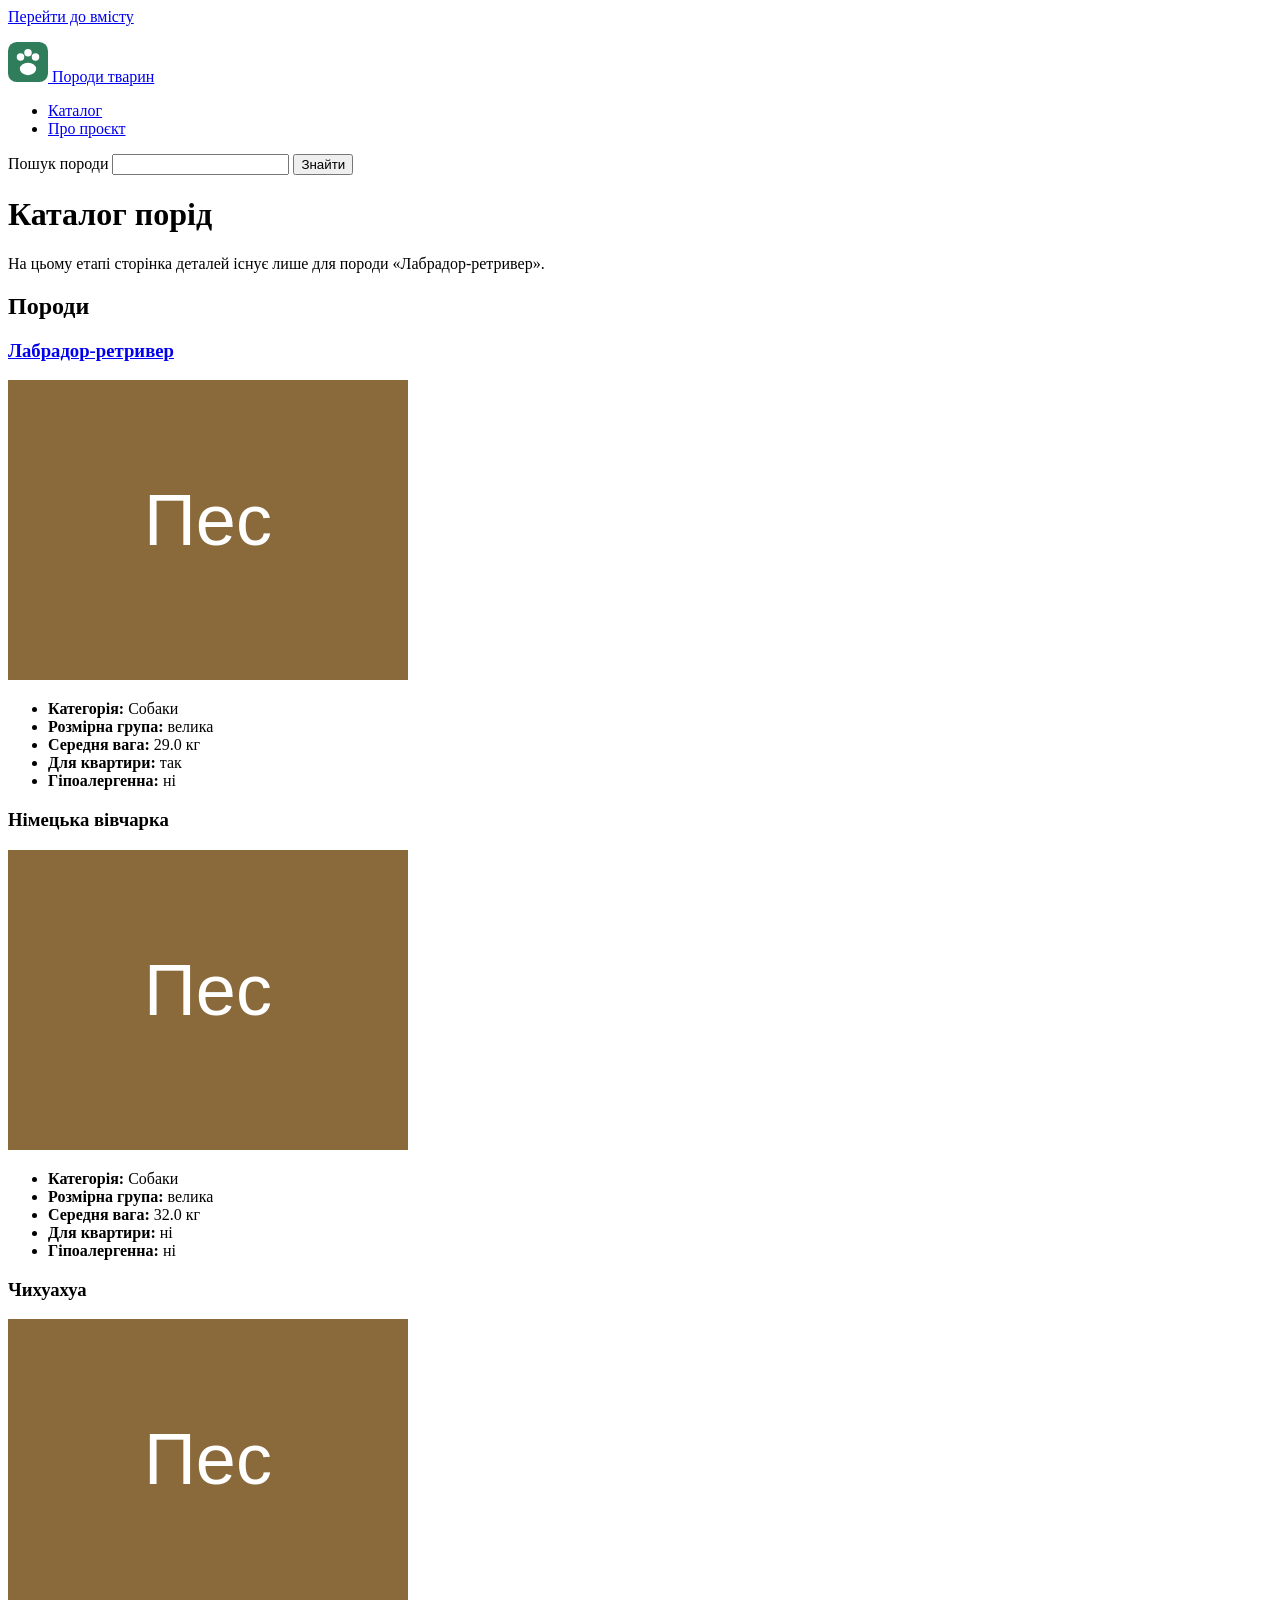
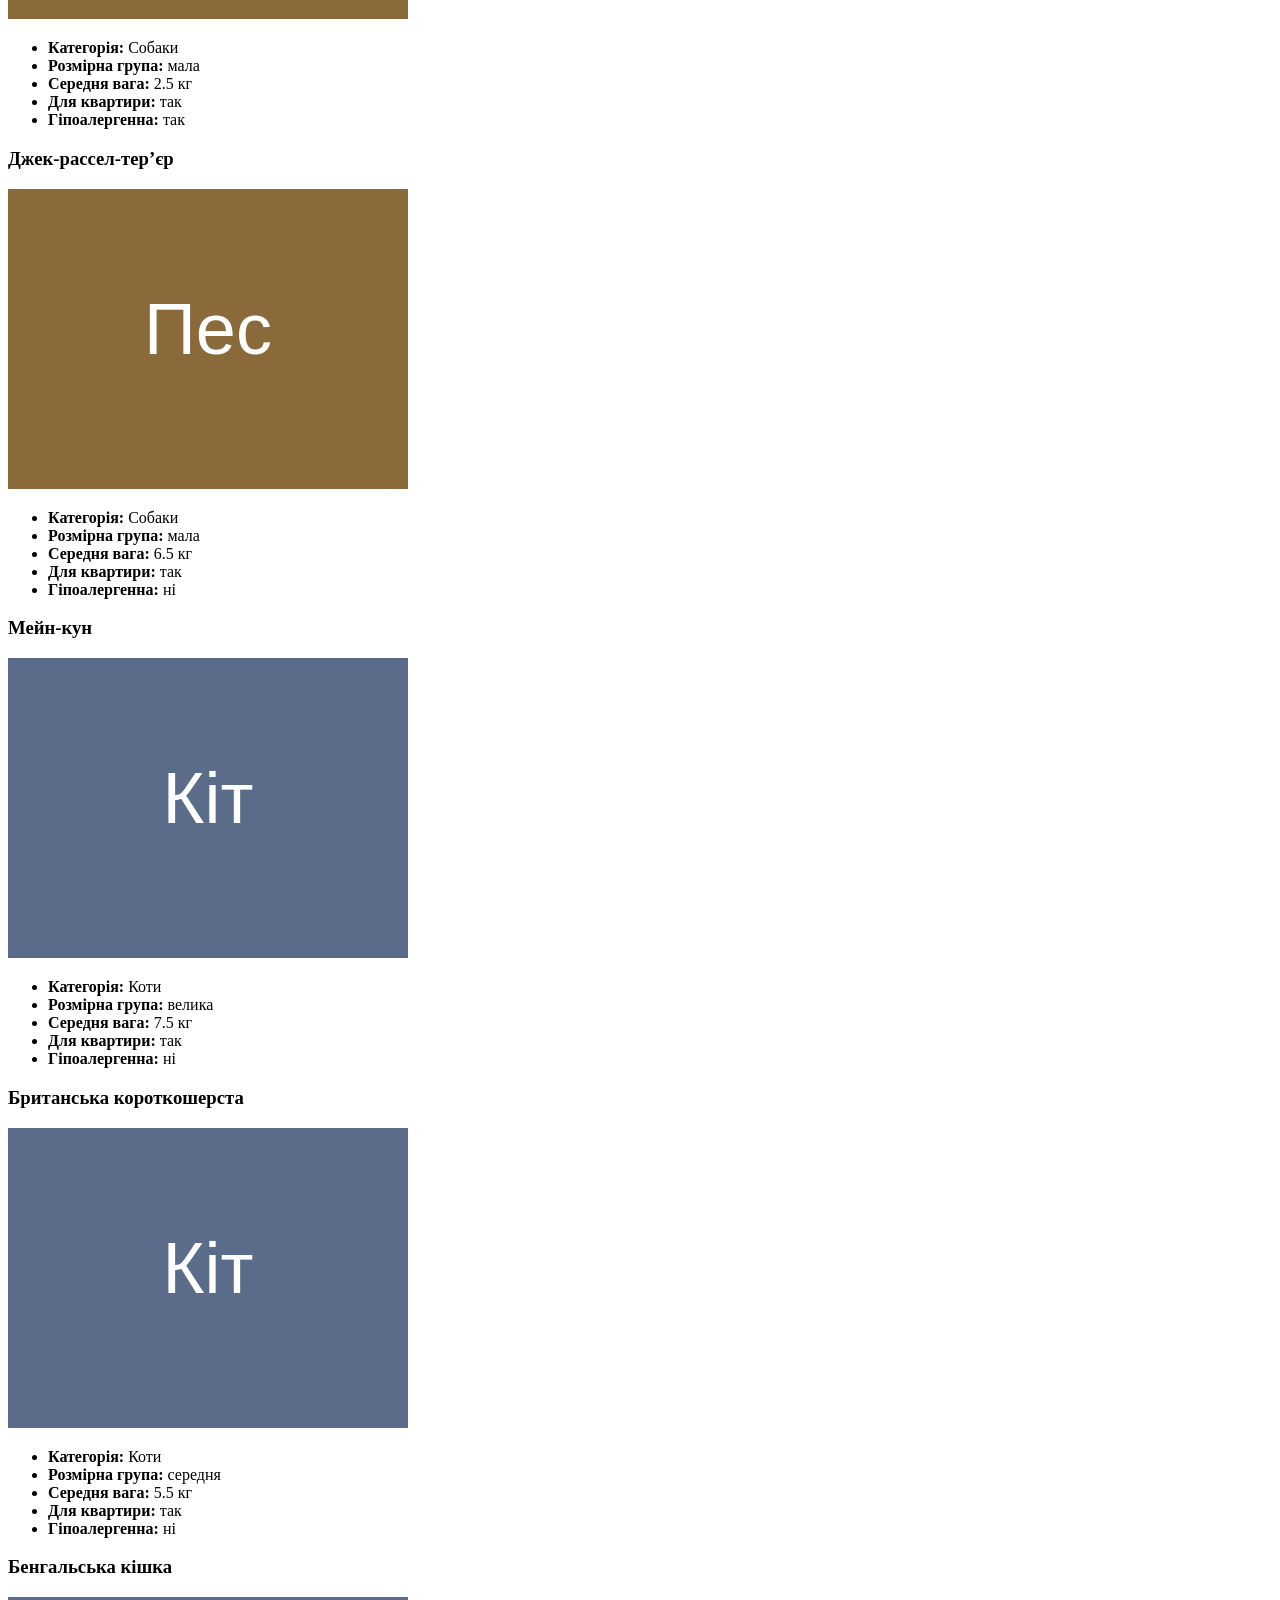
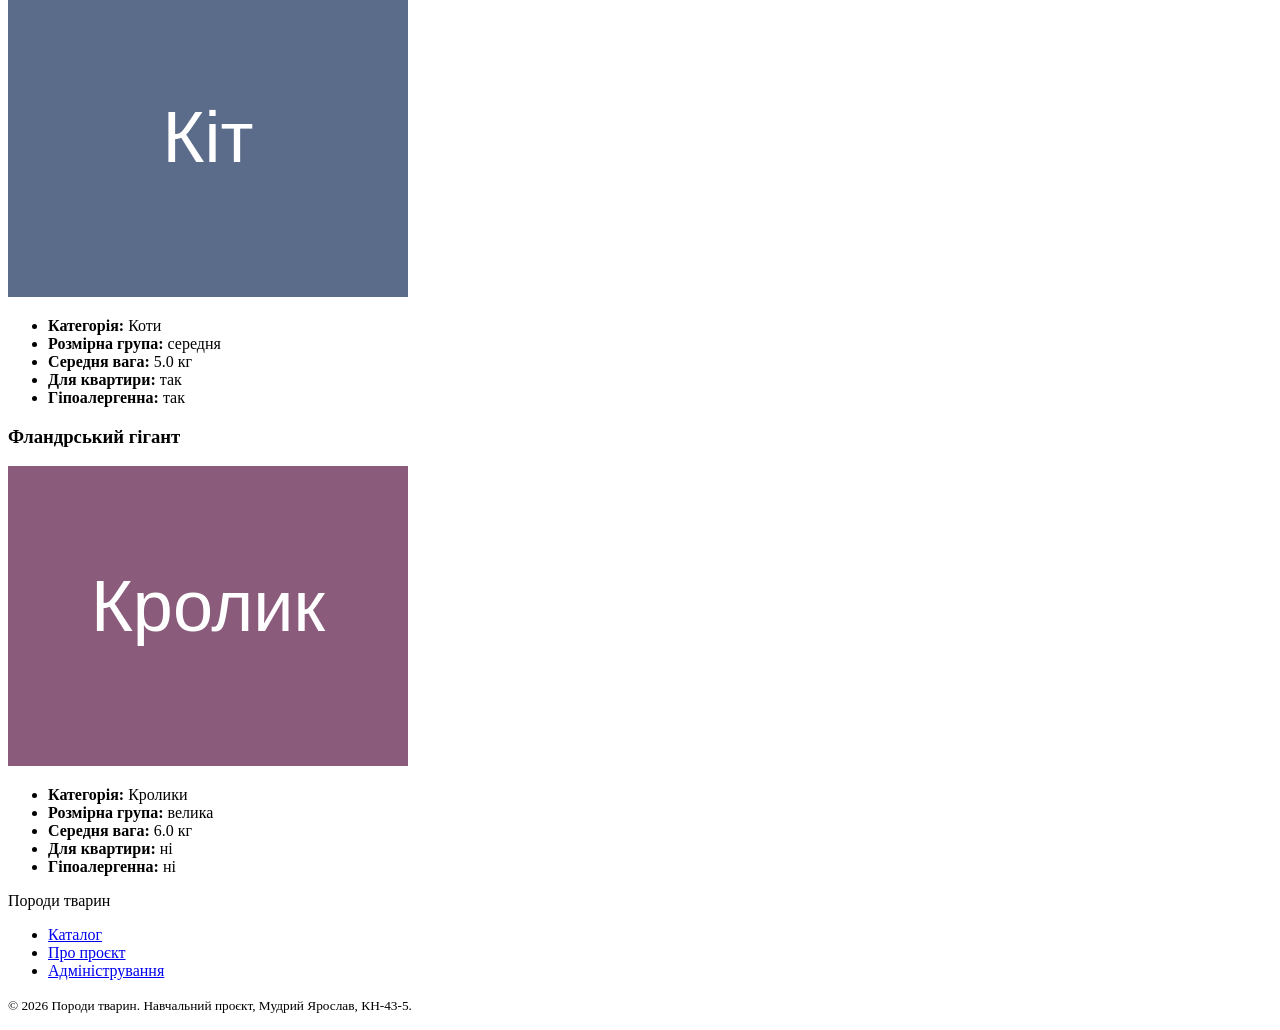
==== index.html @ d3039770 "Стилі каталогу та сторінки «Про проєкт»" ====
<!DOCTYPE html>
<html lang="uk">
<head>
  <meta charset="utf-8">
  <meta name="viewport" content="width=device-width, initial-scale=1">
  <title>Каталог порід — Породи тварин</title>
  <meta name="description" content="Каталог порід тварин: собаки, коти та кролики з вагою та розмірною групою.">
  <link rel="icon" href="images/logo.svg" type="image/svg+xml">
  <link rel="stylesheet" href="css/main.css">
</head>
<body>
  <a class="skip-link" href="#main">Перейти до вмісту</a>
  <header class="site-header">
    <p class="site-header__brand"><a href="index.html"><img class="site-header__logo" src="images/logo.svg" alt="" width="40" height="40"> Породи тварин</a></p>
    <nav class="site-nav" aria-label="Основне меню">
      <ul>
        <li><a href="index.html" aria-current="page">Каталог</a></li>
        <li><a href="about.html">Про проєкт</a></li>
      </ul>
    </nav>
    <form class="search" action="index.html" method="get" role="search">
      <label class="form__label form__label--inline" for="site-search">Пошук породи</label>
      <input class="form__field" id="site-search" name="q" type="search" maxlength="60" autocomplete="off">
      <button class="button" type="submit">Знайти</button>
    </form>
  </header>
  <main id="main">
    <h1>Каталог порід</h1>
    <p>На цьому етапі сторінка деталей існує лише для породи «Лабрадор-ретривер».</p>
    <section aria-labelledby="catalog-title">
      <h2 id="catalog-title">Породи</h2>
      <article class="card">
        <h3 class="card__title"><a href="details.html">Лабрадор-ретривер</a></h3>
        <img class="card__image" src="images/dog.svg" alt="Ілюстрація: собаки" width="400" height="300" loading="lazy">
        <ul class="card__facts">
          <li class="badge" data-category="dogs"><strong>Категорія:</strong> Собаки</li>
          <li class="badge" data-size="large"><strong>Розмірна група:</strong> велика</li>
          <li class="card__weight"><strong>Середня вага:</strong> 29.0 кг</li>
          <li class="card__status" data-apartment="true"><strong>Для квартири:</strong> так</li>
          <li class="card__status" data-hypoallergenic="false"><strong>Гіпоалергенна:</strong> ні</li>
        </ul>
      </article>
      <article class="card">
        <h3 class="card__title">Німецька вівчарка</h3>
        <img class="card__image" src="images/dog.svg" alt="Ілюстрація: собаки" width="400" height="300" loading="lazy">
        <ul class="card__facts">
          <li class="badge" data-category="dogs"><strong>Категорія:</strong> Собаки</li>
          <li class="badge" data-size="large"><strong>Розмірна група:</strong> велика</li>
          <li class="card__weight"><strong>Середня вага:</strong> 32.0 кг</li>
          <li class="card__status" data-apartment="false"><strong>Для квартири:</strong> ні</li>
          <li class="card__status" data-hypoallergenic="false"><strong>Гіпоалергенна:</strong> ні</li>
        </ul>
      </article>
      <article class="card">
        <h3 class="card__title">Чихуахуа</h3>
        <img class="card__image" src="images/dog.svg" alt="Ілюстрація: собаки" width="400" height="300" loading="lazy">
        <ul class="card__facts">
          <li class="badge" data-category="dogs"><strong>Категорія:</strong> Собаки</li>
          <li class="badge" data-size="small"><strong>Розмірна група:</strong> мала</li>
          <li class="card__weight"><strong>Середня вага:</strong> 2.5 кг</li>
          <li class="card__status" data-apartment="true"><strong>Для квартири:</strong> так</li>
          <li class="card__status" data-hypoallergenic="true"><strong>Гіпоалергенна:</strong> так</li>
        </ul>
      </article>
      <article class="card">
        <h3 class="card__title">Джек-рассел-тер’єр</h3>
        <img class="card__image" src="images/dog.svg" alt="Ілюстрація: собаки" width="400" height="300" loading="lazy">
        <ul class="card__facts">
          <li class="badge" data-category="dogs"><strong>Категорія:</strong> Собаки</li>
          <li class="badge" data-size="small"><strong>Розмірна група:</strong> мала</li>
          <li class="card__weight"><strong>Середня вага:</strong> 6.5 кг</li>
          <li class="card__status" data-apartment="true"><strong>Для квартири:</strong> так</li>
          <li class="card__status" data-hypoallergenic="false"><strong>Гіпоалергенна:</strong> ні</li>
        </ul>
      </article>
      <article class="card">
        <h3 class="card__title">Мейн-кун</h3>
        <img class="card__image" src="images/cat.svg" alt="Ілюстрація: коти" width="400" height="300" loading="lazy">
        <ul class="card__facts">
          <li class="badge" data-category="cats"><strong>Категорія:</strong> Коти</li>
          <li class="badge" data-size="large"><strong>Розмірна група:</strong> велика</li>
          <li class="card__weight"><strong>Середня вага:</strong> 7.5 кг</li>
          <li class="card__status" data-apartment="true"><strong>Для квартири:</strong> так</li>
          <li class="card__status" data-hypoallergenic="false"><strong>Гіпоалергенна:</strong> ні</li>
        </ul>
      </article>
      <article class="card">
        <h3 class="card__title">Британська короткошерста</h3>
        <img class="card__image" src="images/cat.svg" alt="Ілюстрація: коти" width="400" height="300" loading="lazy">
        <ul class="card__facts">
          <li class="badge" data-category="cats"><strong>Категорія:</strong> Коти</li>
          <li class="badge" data-size="medium"><strong>Розмірна група:</strong> середня</li>
          <li class="card__weight"><strong>Середня вага:</strong> 5.5 кг</li>
          <li class="card__status" data-apartment="true"><strong>Для квартири:</strong> так</li>
          <li class="card__status" data-hypoallergenic="false"><strong>Гіпоалергенна:</strong> ні</li>
        </ul>
      </article>
      <article class="card">
        <h3 class="card__title">Бенгальська кішка</h3>
        <img class="card__image" src="images/cat.svg" alt="Ілюстрація: коти" width="400" height="300" loading="lazy">
        <ul class="card__facts">
          <li class="badge" data-category="cats"><strong>Категорія:</strong> Коти</li>
          <li class="badge" data-size="medium"><strong>Розмірна група:</strong> середня</li>
          <li class="card__weight"><strong>Середня вага:</strong> 5.0 кг</li>
          <li class="card__status" data-apartment="true"><strong>Для квартири:</strong> так</li>
          <li class="card__status" data-hypoallergenic="true"><strong>Гіпоалергенна:</strong> так</li>
        </ul>
      </article>
      <article class="card">
        <h3 class="card__title">Фландрський гігант</h3>
        <img class="card__image" src="images/rabbit.svg" alt="Ілюстрація: кролики" width="400" height="300" loading="lazy">
        <ul class="card__facts">
          <li class="badge" data-category="rabbits"><strong>Категорія:</strong> Кролики</li>
          <li class="badge" data-size="large"><strong>Розмірна група:</strong> велика</li>
          <li class="card__weight"><strong>Середня вага:</strong> 6.0 кг</li>
          <li class="card__status" data-apartment="false"><strong>Для квартири:</strong> ні</li>
          <li class="card__status" data-hypoallergenic="false"><strong>Гіпоалергенна:</strong> ні</li>
        </ul>
      </article>
    </section>
  </main>
  <footer class="site-footer">
    <p>Породи тварин</p>
    <nav class="site-nav" aria-label="Службова навігація">
      <ul>
        <li><a href="index.html">Каталог</a></li>
        <li><a href="about.html">Про проєкт</a></li>
        <li><a href="admin.html">Адміністрування</a></li>
      </ul>
    </nav>
    <p><small>© 2026 Породи тварин. Навчальний проєкт, Мудрий Ярослав, КН-43-5.</small></p>
  </footer>
</body>
</html>
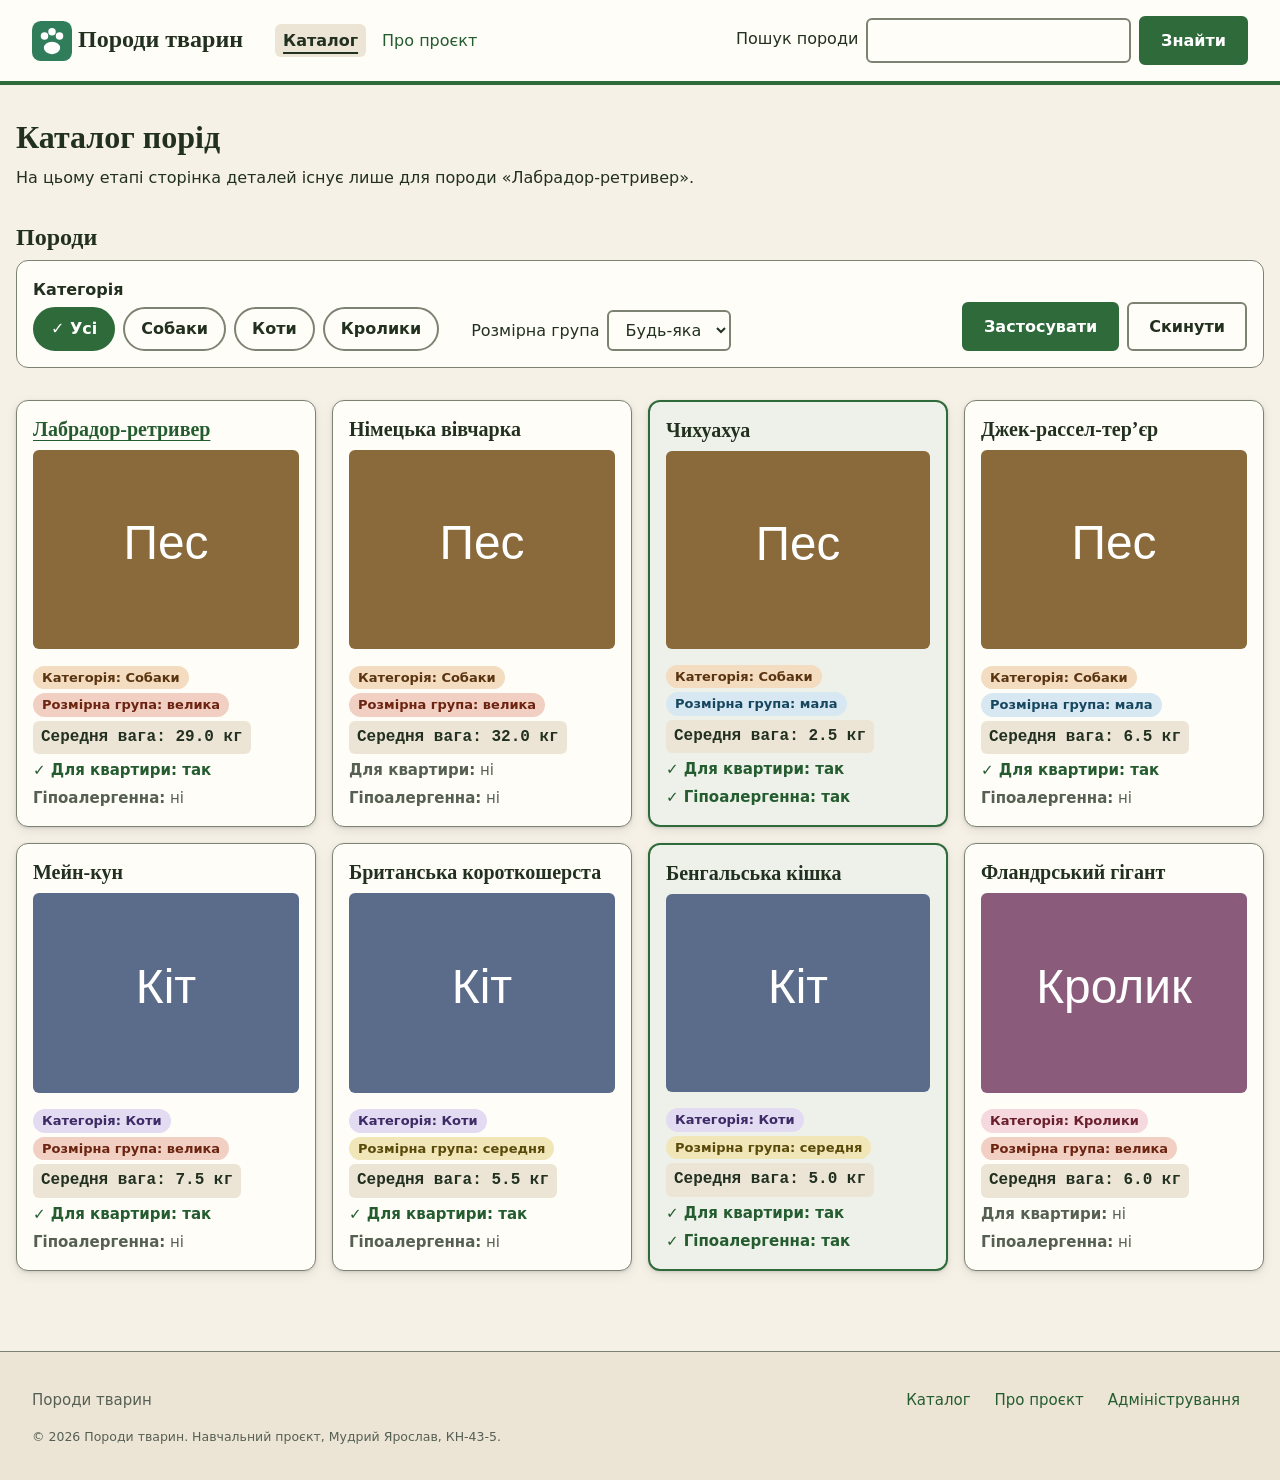
==== commit 7009c4a6: "Розмітка: класи для Flexbox, панель фільтрів, обгортки" ====
--- a/index.html
+++ b/index.html
@@ -12,8 +12,8 @@
   <a class="skip-link" href="#main">Перейти до вмісту</a>
   <header class="site-header">
     <p class="site-header__brand"><a href="index.html"><img class="site-header__logo" src="images/logo.svg" alt="" width="40" height="40"> Породи тварин</a></p>
-    <nav class="site-nav" aria-label="Основне меню">
-      <ul>
+    <nav class="site-nav site-nav--main" aria-label="Основне меню">
+      <ul class="site-nav__list">
         <li><a href="index.html" aria-current="page">Каталог</a></li>
         <li><a href="about.html">Про проєкт</a></li>
       </ul>
@@ -29,106 +29,136 @@
     <p>На цьому етапі сторінка деталей існує лише для породи «Лабрадор-ретривер».</p>
     <section aria-labelledby="catalog-title">
       <h2 id="catalog-title">Породи</h2>
-      <article class="card">
-        <h3 class="card__title"><a href="details.html">Лабрадор-ретривер</a></h3>
-        <img class="card__image" src="images/dog.svg" alt="Ілюстрація: собаки" width="400" height="300" loading="lazy">
-        <ul class="card__facts">
-          <li class="badge" data-category="dogs"><strong>Категорія:</strong> Собаки</li>
-          <li class="badge" data-size="large"><strong>Розмірна група:</strong> велика</li>
-          <li class="card__weight"><strong>Середня вага:</strong> 29.0 кг</li>
-          <li class="card__status" data-apartment="true"><strong>Для квартири:</strong> так</li>
-          <li class="card__status" data-hypoallergenic="false"><strong>Гіпоалергенна:</strong> ні</li>
-        </ul>
-      </article>
-      <article class="card">
-        <h3 class="card__title">Німецька вівчарка</h3>
-        <img class="card__image" src="images/dog.svg" alt="Ілюстрація: собаки" width="400" height="300" loading="lazy">
-        <ul class="card__facts">
-          <li class="badge" data-category="dogs"><strong>Категорія:</strong> Собаки</li>
-          <li class="badge" data-size="large"><strong>Розмірна група:</strong> велика</li>
-          <li class="card__weight"><strong>Середня вага:</strong> 32.0 кг</li>
-          <li class="card__status" data-apartment="false"><strong>Для квартири:</strong> ні</li>
-          <li class="card__status" data-hypoallergenic="false"><strong>Гіпоалергенна:</strong> ні</li>
-        </ul>
-      </article>
-      <article class="card">
-        <h3 class="card__title">Чихуахуа</h3>
-        <img class="card__image" src="images/dog.svg" alt="Ілюстрація: собаки" width="400" height="300" loading="lazy">
-        <ul class="card__facts">
-          <li class="badge" data-category="dogs"><strong>Категорія:</strong> Собаки</li>
-          <li class="badge" data-size="small"><strong>Розмірна група:</strong> мала</li>
-          <li class="card__weight"><strong>Середня вага:</strong> 2.5 кг</li>
-          <li class="card__status" data-apartment="true"><strong>Для квартири:</strong> так</li>
-          <li class="card__status" data-hypoallergenic="true"><strong>Гіпоалергенна:</strong> так</li>
-        </ul>
-      </article>
-      <article class="card">
-        <h3 class="card__title">Джек-рассел-тер’єр</h3>
-        <img class="card__image" src="images/dog.svg" alt="Ілюстрація: собаки" width="400" height="300" loading="lazy">
-        <ul class="card__facts">
-          <li class="badge" data-category="dogs"><strong>Категорія:</strong> Собаки</li>
-          <li class="badge" data-size="small"><strong>Розмірна група:</strong> мала</li>
-          <li class="card__weight"><strong>Середня вага:</strong> 6.5 кг</li>
-          <li class="card__status" data-apartment="true"><strong>Для квартири:</strong> так</li>
-          <li class="card__status" data-hypoallergenic="false"><strong>Гіпоалергенна:</strong> ні</li>
-        </ul>
-      </article>
-      <article class="card">
-        <h3 class="card__title">Мейн-кун</h3>
-        <img class="card__image" src="images/cat.svg" alt="Ілюстрація: коти" width="400" height="300" loading="lazy">
-        <ul class="card__facts">
-          <li class="badge" data-category="cats"><strong>Категорія:</strong> Коти</li>
-          <li class="badge" data-size="large"><strong>Розмірна група:</strong> велика</li>
-          <li class="card__weight"><strong>Середня вага:</strong> 7.5 кг</li>
-          <li class="card__status" data-apartment="true"><strong>Для квартири:</strong> так</li>
-          <li class="card__status" data-hypoallergenic="false"><strong>Гіпоалергенна:</strong> ні</li>
-        </ul>
-      </article>
-      <article class="card">
-        <h3 class="card__title">Британська короткошерста</h3>
-        <img class="card__image" src="images/cat.svg" alt="Ілюстрація: коти" width="400" height="300" loading="lazy">
-        <ul class="card__facts">
-          <li class="badge" data-category="cats"><strong>Категорія:</strong> Коти</li>
-          <li class="badge" data-size="medium"><strong>Розмірна група:</strong> середня</li>
-          <li class="card__weight"><strong>Середня вага:</strong> 5.5 кг</li>
-          <li class="card__status" data-apartment="true"><strong>Для квартири:</strong> так</li>
-          <li class="card__status" data-hypoallergenic="false"><strong>Гіпоалергенна:</strong> ні</li>
-        </ul>
-      </article>
-      <article class="card">
-        <h3 class="card__title">Бенгальська кішка</h3>
-        <img class="card__image" src="images/cat.svg" alt="Ілюстрація: коти" width="400" height="300" loading="lazy">
-        <ul class="card__facts">
-          <li class="badge" data-category="cats"><strong>Категорія:</strong> Коти</li>
-          <li class="badge" data-size="medium"><strong>Розмірна група:</strong> середня</li>
-          <li class="card__weight"><strong>Середня вага:</strong> 5.0 кг</li>
-          <li class="card__status" data-apartment="true"><strong>Для квартири:</strong> так</li>
-          <li class="card__status" data-hypoallergenic="true"><strong>Гіпоалергенна:</strong> так</li>
-        </ul>
-      </article>
-      <article class="card">
-        <h3 class="card__title">Фландрський гігант</h3>
-        <img class="card__image" src="images/rabbit.svg" alt="Ілюстрація: кролики" width="400" height="300" loading="lazy">
-        <ul class="card__facts">
-          <li class="badge" data-category="rabbits"><strong>Категорія:</strong> Кролики</li>
-          <li class="badge" data-size="large"><strong>Розмірна група:</strong> велика</li>
-          <li class="card__weight"><strong>Середня вага:</strong> 6.0 кг</li>
-          <li class="card__status" data-apartment="false"><strong>Для квартири:</strong> ні</li>
-          <li class="card__status" data-hypoallergenic="false"><strong>Гіпоалергенна:</strong> ні</li>
-        </ul>
-      </article>
+      <form class="filters" id="catalog-filters" action="index.html" method="get" aria-label="Фільтри каталогу">
+        <fieldset class="filters__group">
+          <legend class="filters__legend">Категорія</legend>
+          <div class="chips">
+            <input class="chip__input" id="cat-all" type="radio" name="category" value="all" checked>
+            <label class="chip" for="cat-all">Усі</label>
+            <input class="chip__input" id="cat-dogs" type="radio" name="category" value="dogs">
+            <label class="chip" for="cat-dogs">Собаки</label>
+            <input class="chip__input" id="cat-cats" type="radio" name="category" value="cats">
+            <label class="chip" for="cat-cats">Коти</label>
+            <input class="chip__input" id="cat-rabbits" type="radio" name="category" value="rabbits">
+            <label class="chip" for="cat-rabbits">Кролики</label>
+          </div>
+        </fieldset>
+        <div class="filters__row">
+          <label class="form__label form__label--inline" for="filter-size">Розмірна група</label>
+          <select class="form__field" id="filter-size" name="sizeGroup">
+            <option value="">Будь-яка</option>
+            <option value="small">Мала</option>
+            <option value="medium">Середня</option>
+            <option value="large">Велика</option>
+          </select>
+        </div>
+        <div class="filters__actions">
+          <button class="button" type="submit">Застосувати</button>
+          <button class="button" type="reset">Скинути</button>
+        </div>
+      </form>
+      <div class="catalog">
+        <article class="card">
+          <h3 class="card__title"><a href="details.html">Лабрадор-ретривер</a></h3>
+          <img class="card__image" src="images/dog.svg" alt="Ілюстрація: собаки" width="400" height="300" loading="lazy">
+          <ul class="card__facts">
+            <li class="badge" data-category="dogs"><strong>Категорія:</strong> Собаки</li>
+            <li class="badge" data-size="large"><strong>Розмірна група:</strong> велика</li>
+            <li class="card__weight"><strong>Середня вага:</strong> 29.0 кг</li>
+            <li class="card__status" data-apartment="true"><strong>Для квартири:</strong> так</li>
+            <li class="card__status" data-hypoallergenic="false"><strong>Гіпоалергенна:</strong> ні</li>
+          </ul>
+        </article>
+        <article class="card">
+          <h3 class="card__title">Німецька вівчарка</h3>
+          <img class="card__image" src="images/dog.svg" alt="Ілюстрація: собаки" width="400" height="300" loading="lazy">
+          <ul class="card__facts">
+            <li class="badge" data-category="dogs"><strong>Категорія:</strong> Собаки</li>
+            <li class="badge" data-size="large"><strong>Розмірна група:</strong> велика</li>
+            <li class="card__weight"><strong>Середня вага:</strong> 32.0 кг</li>
+            <li class="card__status" data-apartment="false"><strong>Для квартири:</strong> ні</li>
+            <li class="card__status" data-hypoallergenic="false"><strong>Гіпоалергенна:</strong> ні</li>
+          </ul>
+        </article>
+        <article class="card">
+          <h3 class="card__title">Чихуахуа</h3>
+          <img class="card__image" src="images/dog.svg" alt="Ілюстрація: собаки" width="400" height="300" loading="lazy">
+          <ul class="card__facts">
+            <li class="badge" data-category="dogs"><strong>Категорія:</strong> Собаки</li>
+            <li class="badge" data-size="small"><strong>Розмірна група:</strong> мала</li>
+            <li class="card__weight"><strong>Середня вага:</strong> 2.5 кг</li>
+            <li class="card__status" data-apartment="true"><strong>Для квартири:</strong> так</li>
+            <li class="card__status" data-hypoallergenic="true"><strong>Гіпоалергенна:</strong> так</li>
+          </ul>
+        </article>
+        <article class="card">
+          <h3 class="card__title">Джек-рассел-тер’єр</h3>
+          <img class="card__image" src="images/dog.svg" alt="Ілюстрація: собаки" width="400" height="300" loading="lazy">
+          <ul class="card__facts">
+            <li class="badge" data-category="dogs"><strong>Категорія:</strong> Собаки</li>
+            <li class="badge" data-size="small"><strong>Розмірна група:</strong> мала</li>
+            <li class="card__weight"><strong>Середня вага:</strong> 6.5 кг</li>
+            <li class="card__status" data-apartment="true"><strong>Для квартири:</strong> так</li>
+            <li class="card__status" data-hypoallergenic="false"><strong>Гіпоалергенна:</strong> ні</li>
+          </ul>
+        </article>
+        <article class="card">
+          <h3 class="card__title">Мейн-кун</h3>
+          <img class="card__image" src="images/cat.svg" alt="Ілюстрація: коти" width="400" height="300" loading="lazy">
+          <ul class="card__facts">
+            <li class="badge" data-category="cats"><strong>Категорія:</strong> Коти</li>
+            <li class="badge" data-size="large"><strong>Розмірна група:</strong> велика</li>
+            <li class="card__weight"><strong>Середня вага:</strong> 7.5 кг</li>
+            <li class="card__status" data-apartment="true"><strong>Для квартири:</strong> так</li>
+            <li class="card__status" data-hypoallergenic="false"><strong>Гіпоалергенна:</strong> ні</li>
+          </ul>
+        </article>
+        <article class="card">
+          <h3 class="card__title">Британська короткошерста</h3>
+          <img class="card__image" src="images/cat.svg" alt="Ілюстрація: коти" width="400" height="300" loading="lazy">
+          <ul class="card__facts">
+            <li class="badge" data-category="cats"><strong>Категорія:</strong> Коти</li>
+            <li class="badge" data-size="medium"><strong>Розмірна група:</strong> середня</li>
+            <li class="card__weight"><strong>Середня вага:</strong> 5.5 кг</li>
+            <li class="card__status" data-apartment="true"><strong>Для квартири:</strong> так</li>
+            <li class="card__status" data-hypoallergenic="false"><strong>Гіпоалергенна:</strong> ні</li>
+          </ul>
+        </article>
+        <article class="card">
+          <h3 class="card__title">Бенгальська кішка</h3>
+          <img class="card__image" src="images/cat.svg" alt="Ілюстрація: коти" width="400" height="300" loading="lazy">
+          <ul class="card__facts">
+            <li class="badge" data-category="cats"><strong>Категорія:</strong> Коти</li>
+            <li class="badge" data-size="medium"><strong>Розмірна група:</strong> середня</li>
+            <li class="card__weight"><strong>Середня вага:</strong> 5.0 кг</li>
+            <li class="card__status" data-apartment="true"><strong>Для квартири:</strong> так</li>
+            <li class="card__status" data-hypoallergenic="true"><strong>Гіпоалергенна:</strong> так</li>
+          </ul>
+        </article>
+        <article class="card">
+          <h3 class="card__title">Фландрський гігант</h3>
+          <img class="card__image" src="images/rabbit.svg" alt="Ілюстрація: кролики" width="400" height="300" loading="lazy">
+          <ul class="card__facts">
+            <li class="badge" data-category="rabbits"><strong>Категорія:</strong> Кролики</li>
+            <li class="badge" data-size="large"><strong>Розмірна група:</strong> велика</li>
+            <li class="card__weight"><strong>Середня вага:</strong> 6.0 кг</li>
+            <li class="card__status" data-apartment="false"><strong>Для квартири:</strong> ні</li>
+            <li class="card__status" data-hypoallergenic="false"><strong>Гіпоалергенна:</strong> ні</li>
+          </ul>
+        </article>
+      </div>
     </section>
   </main>
   <footer class="site-footer">
     <p>Породи тварин</p>
-    <nav class="site-nav" aria-label="Службова навігація">
-      <ul>
+    <nav class="site-nav site-nav--footer" aria-label="Службова навігація">
+      <ul class="site-nav__list">
         <li><a href="index.html">Каталог</a></li>
         <li><a href="about.html">Про проєкт</a></li>
         <li><a href="admin.html">Адміністрування</a></li>
       </ul>
     </nav>
-    <p><small>© 2026 Породи тварин. Навчальний проєкт, Мудрий Ярослав, КН-43-5.</small></p>
+    <p class="site-footer__copy"><small>© 2026 Породи тварин. Навчальний проєкт, Мудрий Ярослав, КН-43-5.</small></p>
   </footer>
 </body>
-</html>
+</html>
--- a/css/main.css
+++ b/css/main.css
@@ -0,0 +1,834 @@
+@charset "UTF-8";
+@layer reset, base, components, utilities;
+@layer reset {
+  *,
+  *::before,
+  *::after {
+    box-sizing: border-box;
+  }
+  body {
+    margin: 0;
+  }
+  img {
+    max-inline-size: 100%;
+    block-size: auto;
+  }
+  input,
+  select,
+  textarea,
+  button {
+    font: inherit;
+  }
+}
+@layer base {
+  :root {
+    color-scheme: light dark;
+    --color-bg: #f6f1e7;
+    --color-surface: #fffdf8;
+    --color-surface-alt: #ece5d6;
+    --color-text: #22301f;
+    --color-text-muted: #566052;
+    --color-accent: #2f6b3a;
+    --color-on-accent: #ffffff;
+    --color-link: #245c30;
+    --color-border: #7d8372;
+    --color-focus: #1a5fb4;
+    --color-error: #b3261e;
+    --badge-dogs-bg: #f3dcc0;
+    --badge-dogs-text: #5a3410;
+    --badge-cats-bg: #e2dbf1;
+    --badge-cats-text: #3d2a66;
+    --badge-rabbits-bg: #f6d9de;
+    --badge-rabbits-text: #6a1f2e;
+    --badge-other-bg: #dce5d4;
+    --badge-other-text: #2a4120;
+    --badge-small-bg: #d7e8f2;
+    --badge-small-text: #17465f;
+    --badge-medium-bg: #f1e6b8;
+    --badge-medium-text: #5a4a0a;
+    --badge-large-bg: #f2cfc3;
+    --badge-large-text: #6b2410;
+    --font-body: system-ui, 'Segoe UI', Roboto, 'Helvetica Neue', Arial, sans-serif;
+    --font-heading: Georgia, 'Times New Roman', serif;
+    --font-mono: ui-monospace, 'Cascadia Code', Consolas, monospace;
+    --space-xs: 0.25rem;
+    --space-s: 0.5rem;
+    --space-m: 1rem;
+    --space-l: 2rem;
+    --space-xl: 3rem;
+    --radius-s: 6px;
+    --radius-card: 12px;
+    --radius-pill: 999px;
+    --shadow-card: 0 1px 3px rgb(0 0 0 / 0.12), 0 4px 12px rgb(0 0 0 / 0.08);
+    --measure: 65ch;
+  }
+  @media (prefers-color-scheme: dark) {
+    :root {
+      --color-bg: #131912;
+      --color-surface: #1c241b;
+      --color-surface-alt: #243023;
+      --color-text: #e8eee3;
+      --color-text-muted: #a9b5a3;
+      --color-accent: #86c991;
+      --color-on-accent: #0f1a10;
+      --color-link: #9ad7a4;
+      --color-border: #7b8777;
+      --color-focus: #8ab4f8;
+      --color-error: #ff9189;
+      --badge-dogs-bg: #5a3a1c;
+      --badge-dogs-text: #f7dfc2;
+      --badge-cats-bg: #3f3560;
+      --badge-cats-text: #e6dffa;
+      --badge-rabbits-bg: #6a2f3b;
+      --badge-rabbits-text: #fbdde2;
+      --badge-other-bg: #34502a;
+      --badge-other-text: #e0ecd8;
+      --badge-small-bg: #1f4a63;
+      --badge-small-text: #d9eefa;
+      --badge-medium-bg: #5e4f12;
+      --badge-medium-text: #f6ecc0;
+      --badge-large-bg: #6b3220;
+      --badge-large-text: #f7d9cf;
+      --shadow-card: 0 1px 3px rgb(0 0 0 / 0.5), 0 4px 12px rgb(0 0 0 / 0.35);
+    }
+  }
+}
+@layer base {
+  html {
+    font-size: 100%;
+  }
+  body {
+    background-color: var(--color-bg);
+    color: var(--color-text);
+    font-family: var(--font-body);
+    font-size: 1rem;
+    line-height: 1.6;
+  }
+  main {
+    padding-block: var(--space-l);
+    padding-inline: var(--space-m);
+  }
+  :where(h1, h2, h3, h4) {
+    margin-block: 0 var(--space-s);
+    font-family: var(--font-heading);
+    line-height: 1.25;
+  }
+  :where(h1) {
+    font-size: 2rem;
+  }
+  :where(h2) {
+    margin-block-start: var(--space-l);
+    font-size: 1.5rem;
+  }
+  :where(h3) {
+    font-size: 1.25rem;
+  }
+  main h3 {
+    color: var(--color-link);
+  }
+  p {
+    margin-block: 0 var(--space-m);
+  }
+  ul,
+  ol {
+    margin-block: 0 var(--space-m);
+    padding-inline-start: var(--space-l);
+  }
+  li::marker {
+    color: var(--color-accent);
+  }
+  a {
+    color: var(--color-link);
+    text-decoration-thickness: 1px;
+    text-underline-offset: 0.2em;
+  }
+  a:hover {
+    text-decoration-thickness: 3px;
+  }
+  :focus-visible {
+    outline: 3px solid var(--color-focus);
+    outline-offset: 2px;
+  }
+  table {
+    inline-size: 100%;
+    border-collapse: collapse;
+  }
+  th,
+  td {
+    padding-block: var(--space-s);
+    padding-inline: var(--space-m);
+    text-align: start;
+    vertical-align: top;
+  }
+  input[type=checkbox],
+  input[type=radio],
+  input[type=range] {
+    accent-color: var(--color-accent);
+  }
+  code,
+  kbd {
+    font-family: var(--font-mono);
+    font-size: 0.9em;
+  }
+  hr {
+    margin-block: var(--space-l);
+    border: 0;
+    border-block-start: 1px solid var(--color-border);
+  }
+  ::-moz-selection {
+    background-color: var(--color-accent);
+    color: var(--color-on-accent);
+  }
+  ::selection {
+    background-color: var(--color-accent);
+    color: var(--color-on-accent);
+  }
+}
+@layer components {
+  .skip-link {
+    position: absolute;
+    inset-block-start: -4rem;
+    inset-inline-start: var(--space-s);
+    z-index: 10;
+    padding-block: var(--space-s);
+    padding-inline: var(--space-m);
+    background-color: var(--color-accent);
+    border-radius: var(--radius-s);
+    color: var(--color-on-accent);
+    font-weight: 700;
+  }
+  .skip-link:focus {
+    inset-block-start: var(--space-s);
+  }
+  .site-header {
+    padding-block: var(--space-m);
+    padding-inline: var(--space-l);
+    background-color: var(--color-surface);
+    border-block-end: 4px solid var(--color-accent);
+    display: flex;
+    flex-wrap: wrap;
+    align-items: center;
+    gap: var(--space-s) var(--space-l);
+  }
+  .site-header__brand {
+    margin: 0;
+    font-family: var(--font-heading);
+    font-size: 1.5rem;
+    font-weight: 700;
+  }
+  .site-header__brand a {
+    color: var(--color-text);
+    text-decoration: none;
+  }
+  .site-header__logo {
+    inline-size: auto;
+    block-size: 2.5rem;
+    vertical-align: middle;
+  }
+  .site-nav ul {
+    margin: 0;
+    padding: 0;
+    list-style: none;
+  }
+  .site-nav .site-nav__list {
+    display: flex;
+    flex-wrap: wrap;
+    gap: var(--space-xs) var(--space-s);
+  }
+  .site-nav a {
+    display: inline-block;
+    padding-block: var(--space-xs);
+    padding-inline: var(--space-s);
+    border-radius: var(--radius-s);
+    text-decoration: none;
+  }
+  .site-nav a:hover {
+    background-color: var(--color-surface-alt);
+    text-decoration: underline;
+  }
+  .site-nav a[aria-current=page] {
+    background-color: var(--color-surface-alt);
+    color: var(--color-text);
+    font-weight: 700;
+    text-decoration: underline;
+    text-decoration-thickness: 2px;
+    text-underline-offset: 0.35em;
+  }
+  .search {
+    display: flex;
+    flex-wrap: wrap;
+    align-items: center;
+    gap: var(--space-s);
+    flex: 1 1 22rem;
+    max-inline-size: 32rem;
+    margin-inline-start: auto;
+  }
+  .search .form__label--inline {
+    margin-inline-start: 0;
+  }
+  .search .form__field {
+    flex: 1 1 12rem;
+    inline-size: auto;
+    min-inline-size: 0;
+  }
+  .site-footer {
+    margin-block-start: var(--space-xl);
+    padding-block: var(--space-l);
+    padding-inline: var(--space-l);
+    background-color: var(--color-surface-alt);
+    border-block-start: 1px solid var(--color-border);
+    color: var(--color-text-muted);
+    font-size: 0.9375rem;
+    display: flex;
+    flex-wrap: wrap;
+    align-items: center;
+    justify-content: space-between;
+    gap: var(--space-s) var(--space-l);
+  }
+  .site-footer p {
+    margin: 0;
+  }
+  .site-footer .site-footer__copy {
+    flex-basis: 100%;
+  }
+  .site-footer .site-nav a:hover,
+  .site-footer .site-nav a[aria-current=page] {
+    background-color: transparent;
+    outline: 1px solid var(--color-border);
+  }
+  .page-text {
+    max-inline-size: var(--measure);
+  }
+  .figure {
+    margin: 0 0 var(--space-m);
+  }
+  .figure img {
+    display: block;
+    border: 1px solid var(--color-border);
+    border-radius: var(--radius-card);
+  }
+  .figure figcaption {
+    margin-block-start: var(--space-xs);
+    color: var(--color-text-muted);
+    font-size: 0.875rem;
+  }
+}
+@layer components {
+  .breadcrumbs {
+    margin-block-end: var(--space-m);
+    font-size: 0.9375rem;
+  }
+  .breadcrumbs .breadcrumbs__list {
+    display: flex;
+    flex-wrap: wrap;
+    align-items: center;
+    margin: 0;
+    padding: 0;
+    list-style: none;
+  }
+  .breadcrumbs li + li::before {
+    content: "/";
+    margin-inline: var(--space-s);
+    color: var(--color-text-muted);
+  }
+  .breadcrumbs [aria-current=page] {
+    color: var(--color-text-muted);
+    text-decoration: none;
+  }
+}
+@layer components {
+  .card {
+    display: flex;
+    flex-direction: column;
+    margin: 0;
+    padding: var(--space-m);
+    background-color: var(--color-surface);
+    border: 1px solid var(--color-border);
+    border-radius: var(--radius-card);
+    box-shadow: var(--shadow-card);
+  }
+  .card:has([data-hypoallergenic=true]) {
+    border-color: var(--color-accent);
+    border-width: 2px;
+    background-color: color-mix(in srgb, var(--color-accent) 8%, var(--color-surface));
+  }
+  .card__image {
+    display: block;
+    margin-block-end: var(--space-m);
+    border-radius: var(--radius-s);
+  }
+  .card__title {
+    margin-block-end: var(--space-s);
+    color: var(--color-text);
+    font-size: 1.25rem;
+  }
+  .card__facts {
+    display: flex;
+    flex-wrap: wrap;
+    align-items: center;
+    gap: var(--space-xs);
+    margin: 0;
+    margin-block-start: auto;
+    padding: 0;
+    list-style: none;
+  }
+  .card__weight {
+    display: inline-block;
+    padding-block: var(--space-xs);
+    padding-inline: var(--space-s);
+    background-color: var(--color-surface-alt);
+    border-radius: var(--radius-s);
+    font-family: var(--font-mono);
+    font-size: 1rem;
+    font-weight: 700;
+    font-variant-numeric: tabular-nums;
+  }
+  .card__status {
+    display: inline-block;
+    font-size: 0.9375rem;
+  }
+  .card__status:is([data-hypoallergenic=true], [data-apartment=true]) {
+    color: var(--color-link);
+    font-weight: 600;
+  }
+  .card__status:is([data-hypoallergenic=true], [data-apartment=true])::before {
+    content: "✓ ";
+  }
+  .card__status:is([data-hypoallergenic=false], [data-apartment=false]) {
+    color: var(--color-text-muted);
+  }
+}
+@layer components {
+  .filters {
+    display: flex;
+    flex-wrap: wrap;
+    align-items: flex-end;
+    gap: var(--space-m) var(--space-l);
+    margin-block-end: var(--space-l);
+    padding: var(--space-m);
+    background-color: var(--color-surface);
+    border: 1px solid var(--color-border);
+    border-radius: var(--radius-card);
+  }
+  .filters__group {
+    min-inline-size: 0;
+    margin: 0;
+    padding: 0;
+    border: 0;
+  }
+  .filters__legend {
+    margin-block-end: var(--space-xs);
+    padding: 0;
+    font-weight: 600;
+  }
+  .filters__row {
+    display: flex;
+    flex-wrap: wrap;
+    align-items: center;
+    gap: var(--space-s);
+  }
+  .filters__row .form__label--inline {
+    margin: 0;
+  }
+  .filters__row .form__field {
+    inline-size: auto;
+  }
+  .filters__actions {
+    display: flex;
+    flex-wrap: wrap;
+    gap: var(--space-s);
+    margin-inline-start: auto;
+  }
+  .chips {
+    display: flex;
+    flex-wrap: wrap;
+    gap: var(--space-s);
+  }
+  .chip__input {
+    position: absolute;
+    inline-size: 1px;
+    block-size: 1px;
+    margin: -1px;
+    opacity: 0;
+  }
+  .chip {
+    display: inline-flex;
+    align-items: center;
+    min-block-size: 2.75rem;
+    padding-inline: var(--space-m);
+    background-color: var(--color-surface);
+    border: 2px solid var(--color-border);
+    border-radius: var(--radius-pill);
+    color: var(--color-text);
+    font-weight: 600;
+    cursor: pointer;
+  }
+  .chip:hover {
+    background-color: var(--color-surface-alt);
+  }
+  .chip__input:checked + .chip {
+    background-color: var(--color-accent);
+    border-color: var(--color-accent);
+    color: var(--color-on-accent);
+  }
+  .chip__input:checked + .chip::before {
+    content: "✓ ";
+  }
+  .chip__input:focus-visible + .chip {
+    outline: 3px solid var(--color-focus);
+    outline-offset: 2px;
+  }
+  .catalog {
+    display: flex;
+    flex-wrap: wrap;
+    align-items: stretch;
+    gap: var(--space-m);
+  }
+  .catalog > .card {
+    flex: 1 1 16rem;
+    max-inline-size: 24rem;
+  }
+  .breed {
+    display: flex;
+    flex-wrap: wrap;
+    align-items: flex-start;
+    gap: var(--space-m) var(--space-l);
+    margin-block-end: var(--space-l);
+  }
+  .breed__media {
+    flex: 1 1 16rem;
+    max-inline-size: 26rem;
+    margin: 0;
+  }
+  .breed__info {
+    flex: 2 1 18rem;
+    min-inline-size: 0;
+  }
+  .breed__info h2 {
+    margin-block-start: 0;
+  }
+}
+@layer components {
+  .badge {
+    display: inline-block;
+    padding-block: 0.15em;
+    padding-inline: 0.7em;
+    border-radius: var(--radius-pill);
+    font-size: 0.8125rem;
+    font-weight: 600;
+    line-height: 1.5;
+    background-color: var(--color-surface-alt);
+    color: var(--color-text);
+  }
+  .badge[data-category=dogs] {
+    background-color: var(--badge-dogs-bg);
+    color: var(--badge-dogs-text);
+  }
+  .badge[data-category=cats] {
+    background-color: var(--badge-cats-bg);
+    color: var(--badge-cats-text);
+  }
+  .badge[data-category=rabbits] {
+    background-color: var(--badge-rabbits-bg);
+    color: var(--badge-rabbits-text);
+  }
+  .badge[data-category=other] {
+    background-color: var(--badge-other-bg);
+    color: var(--badge-other-text);
+  }
+  .badge[data-size=small] {
+    background-color: var(--badge-small-bg);
+    color: var(--badge-small-text);
+  }
+  .badge[data-size=medium] {
+    background-color: var(--badge-medium-bg);
+    color: var(--badge-medium-text);
+  }
+  .badge[data-size=large] {
+    background-color: var(--badge-large-bg);
+    color: var(--badge-large-text);
+  }
+}
+@layer components {
+  .data-table {
+    margin-block-end: var(--space-l);
+    background-color: var(--color-surface);
+    border: 1px solid var(--color-border);
+  }
+  .data-table caption {
+    padding-block: var(--space-s);
+    color: var(--color-text-muted);
+    font-size: 0.9375rem;
+    text-align: start;
+  }
+  .data-table thead th {
+    background-color: var(--color-surface-alt);
+    border-block-end: 2px solid var(--color-accent);
+    font-weight: 700;
+  }
+  .data-table tbody th {
+    font-weight: 600;
+  }
+  .data-table tbody th,
+  .data-table td {
+    border-block-end: 1px solid var(--color-border);
+  }
+  .data-table tbody tr:nth-child(even) {
+    background-color: var(--color-surface-alt);
+  }
+  .data-table tbody tr:hover {
+    background-color: color-mix(in srgb, var(--color-accent) 14%, var(--color-surface));
+  }
+  .row-actions {
+    display: flex;
+    flex-wrap: wrap;
+    align-items: center;
+    gap: var(--space-xs) var(--space-s);
+  }
+  .data-table__num {
+    font-variant-numeric: tabular-nums;
+    text-align: end;
+  }
+}
+@layer components {
+  .spec-list {
+    margin-block: 0 var(--space-l);
+    padding: var(--space-m);
+    background-color: var(--color-surface);
+    border: 1px solid var(--color-border);
+    border-radius: var(--radius-card);
+  }
+  .spec-list > div {
+    padding-block: var(--space-s);
+    border-block-end: 1px dashed var(--color-border);
+  }
+  .spec-list > div:first-child {
+    padding-block-start: 0;
+  }
+  .spec-list > div:last-child {
+    padding-block-end: 0;
+    border-block-end: 0;
+  }
+  .spec-list dt {
+    color: var(--color-text-muted);
+    font-size: 0.875rem;
+    font-weight: 700;
+    letter-spacing: 0.04em;
+    text-transform: uppercase;
+  }
+  .spec-list dd {
+    margin-block: var(--space-xs) 0;
+    margin-inline-start: 0;
+    font-size: 1.0625rem;
+  }
+}
+@layer components {
+  .faq {
+    max-inline-size: var(--measure);
+  }
+  .faq__item {
+    margin-block-end: var(--space-s);
+    background-color: var(--color-surface);
+    border: 1px solid var(--color-border);
+    border-radius: var(--radius-s);
+  }
+  .faq__item > :not(summary) {
+    margin-inline: var(--space-m);
+  }
+  .faq__item[open] {
+    border-color: var(--color-accent);
+  }
+  .faq__item[open] > .faq__summary::before {
+    content: "−";
+  }
+  .faq__summary {
+    padding: var(--space-m);
+    font-weight: 600;
+    cursor: pointer;
+    list-style: none;
+  }
+  .faq__summary::before {
+    content: "+";
+    display: inline-block;
+    inline-size: 1.5rem;
+    color: var(--color-accent);
+    font-weight: 700;
+  }
+  .faq__summary:hover {
+    background-color: var(--color-surface-alt);
+  }
+}
+@layer components {
+  .form {
+    max-inline-size: 40rem;
+    margin-block-end: var(--space-l);
+    padding: var(--space-m);
+    background-color: var(--color-surface);
+    border: 1px solid var(--color-border);
+    border-radius: var(--radius-card);
+  }
+  .form__group {
+    min-inline-size: 0;
+    margin-block: 0 var(--space-m);
+    padding: var(--space-m);
+    border: 1px solid var(--color-border);
+    border-radius: var(--radius-s);
+  }
+  .form__legend {
+    padding-inline: var(--space-s);
+    color: var(--color-link);
+    font-family: var(--font-heading);
+    font-size: 1.125rem;
+    font-weight: 700;
+  }
+  .form__row {
+    margin-block: 0 var(--space-m);
+  }
+  .form__row:has(:required) > .form__label::after {
+    content: " *";
+    color: var(--color-error);
+  }
+  .form__row:has(.form__field:user-invalid) > .form__label::before {
+    content: "⚠ ";
+  }
+  .form__label {
+    display: block;
+    margin-block-end: var(--space-xs);
+    font-weight: 600;
+  }
+  .form__label--inline {
+    display: inline;
+    margin-inline-start: var(--space-xs);
+    font-weight: 400;
+  }
+  .form__field {
+    inline-size: 100%;
+    padding-block: 0.5em;
+    padding-inline: 0.75em;
+    background-color: var(--color-surface);
+    border: 2px solid var(--color-border);
+    border-radius: var(--radius-s);
+    color: var(--color-text);
+  }
+  .form__field:focus-visible {
+    outline: 3px solid var(--color-focus);
+    outline-offset: 2px;
+    border-color: var(--color-focus);
+  }
+  .form__field:user-invalid {
+    border-color: var(--color-error);
+    box-shadow: 0 0 0 2px var(--color-error);
+  }
+  .form__field:disabled {
+    opacity: 0.6;
+    cursor: not-allowed;
+  }
+  textarea.form__field {
+    min-block-size: 6rem;
+    resize: vertical;
+  }
+  input[type=file].form__field {
+    padding: var(--space-s);
+  }
+  input[type=file].form__field::file-selector-button {
+    margin-inline-end: var(--space-s);
+    padding-block: var(--space-xs);
+    padding-inline: var(--space-s);
+    background-color: var(--color-surface-alt);
+    border: 1px solid var(--color-border);
+    border-radius: var(--radius-s);
+    color: var(--color-text);
+    cursor: pointer;
+  }
+  .form__options {
+    display: flex;
+    flex-wrap: wrap;
+    gap: var(--space-xs) var(--space-l);
+  }
+  .form__row--check {
+    display: flex;
+    align-items: baseline;
+    gap: var(--space-s);
+  }
+  .form__row--check .form__label--inline {
+    margin: 0;
+  }
+  .form__option {
+    margin: 0;
+  }
+  .form__option label {
+    font-weight: 400;
+  }
+  .form__range {
+    inline-size: 100%;
+  }
+  .form__hint {
+    margin-block: calc(-1 * var(--space-s)) var(--space-m);
+    color: var(--color-text-muted);
+    font-size: 0.875rem;
+  }
+  .form__actions {
+    display: flex;
+    flex-wrap: wrap;
+    align-items: center;
+    gap: var(--space-s) var(--space-m);
+    margin-block: var(--space-m) 0;
+  }
+  .form__preview {
+    display: block;
+    margin-block-end: var(--space-m);
+    border: 1px solid var(--color-border);
+    border-radius: var(--radius-s);
+  }
+}
+@layer components {
+  .button {
+    display: inline-block;
+    padding-block: 0.6em;
+    padding-inline: 1.25em;
+    background-color: var(--color-accent);
+    border: 2px solid var(--color-accent);
+    border-radius: var(--radius-s);
+    color: var(--color-on-accent);
+    font-weight: 700;
+    cursor: pointer;
+  }
+  .button:hover {
+    background-color: color-mix(in srgb, var(--color-accent) 80%, var(--color-text));
+    border-color: color-mix(in srgb, var(--color-accent) 80%, var(--color-text));
+  }
+  .button[type=reset] {
+    background-color: transparent;
+    border-color: var(--color-border);
+    color: var(--color-text);
+    font-weight: 600;
+  }
+  .button[type=reset]:hover {
+    background-color: var(--color-surface-alt);
+    border-color: var(--color-text);
+  }
+  @media (prefers-reduced-motion: no-preference) {
+    .button {
+      transition: background-color 0.15s ease, border-color 0.15s ease;
+    }
+  }
+}
+@layer utilities {
+  .visually-hidden {
+    position: absolute;
+    inline-size: 1px;
+    block-size: 1px;
+    margin: -1px;
+    padding: 0;
+    overflow: hidden;
+    clip-path: inset(50%);
+    white-space: nowrap;
+    border: 0;
+  }
+  .text-muted {
+    color: var(--color-text-muted);
+  }
+  .text-end {
+    text-align: end;
+  }
+}
